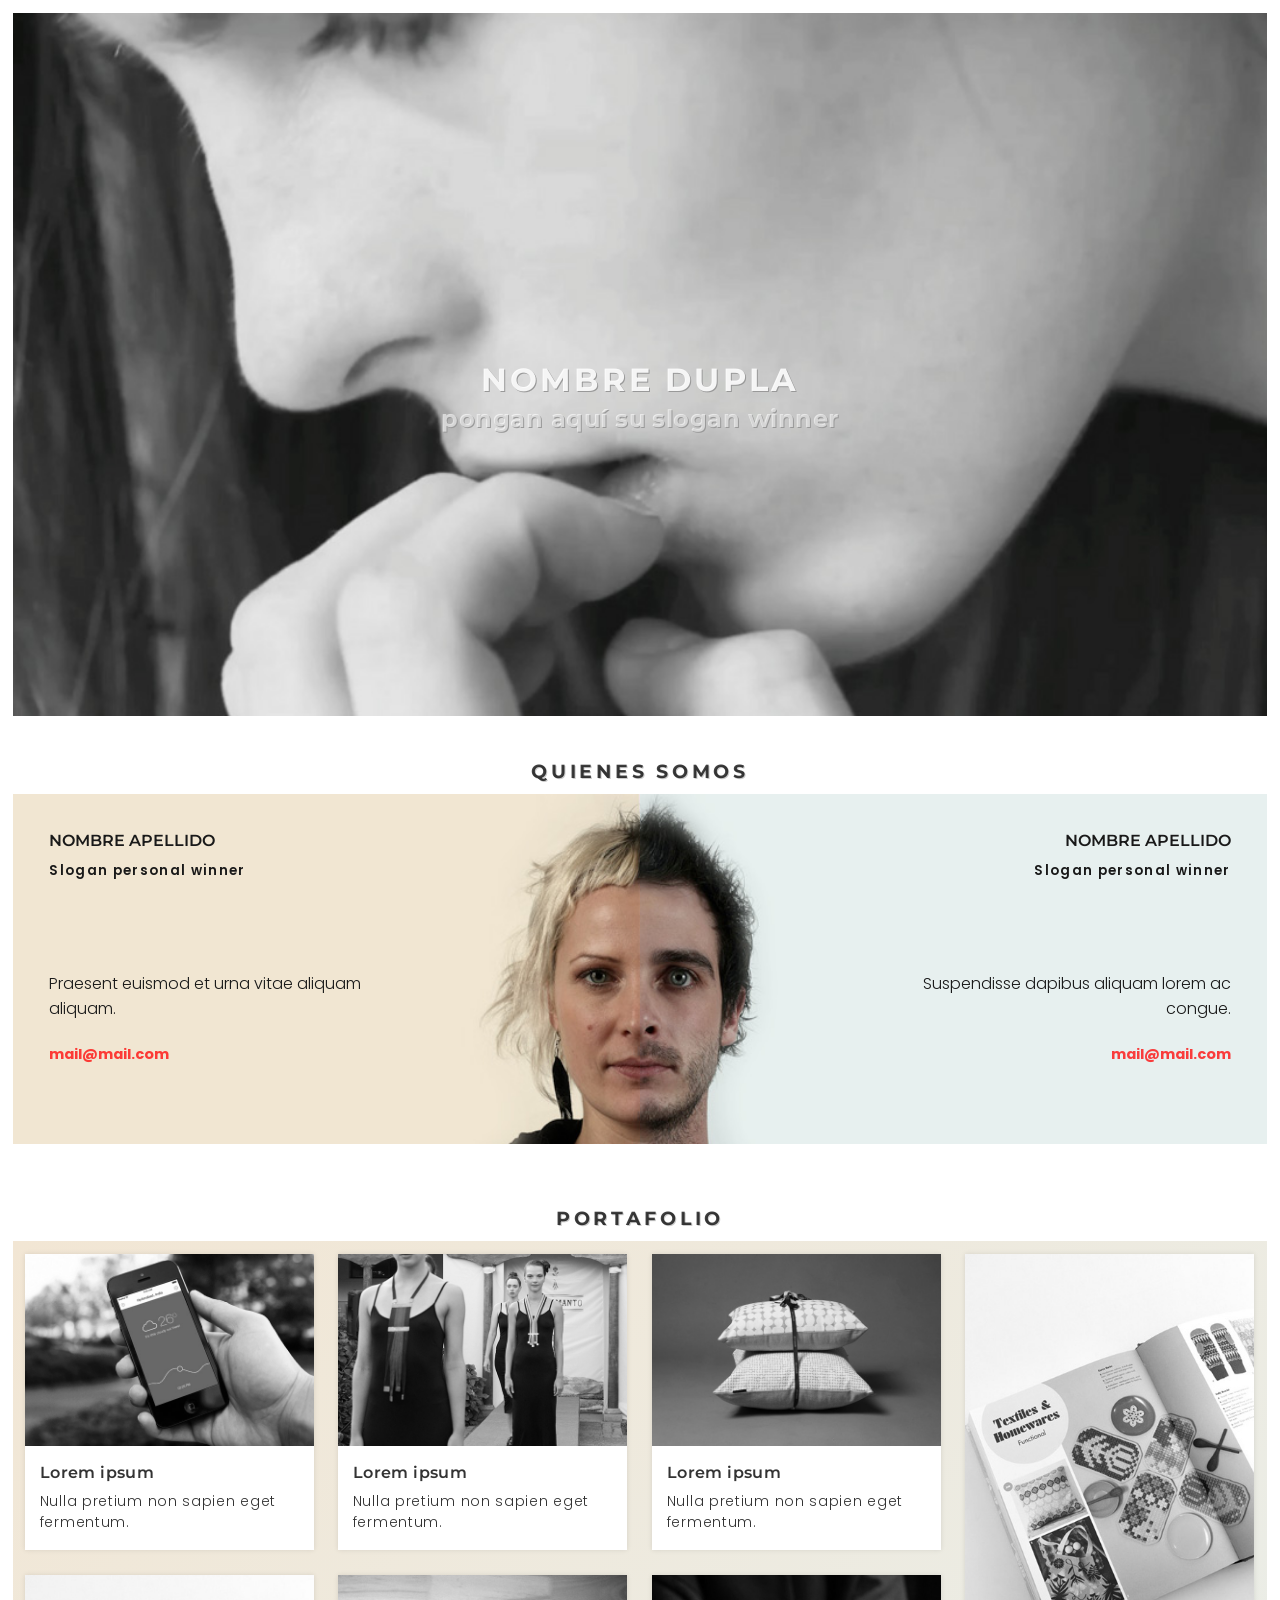
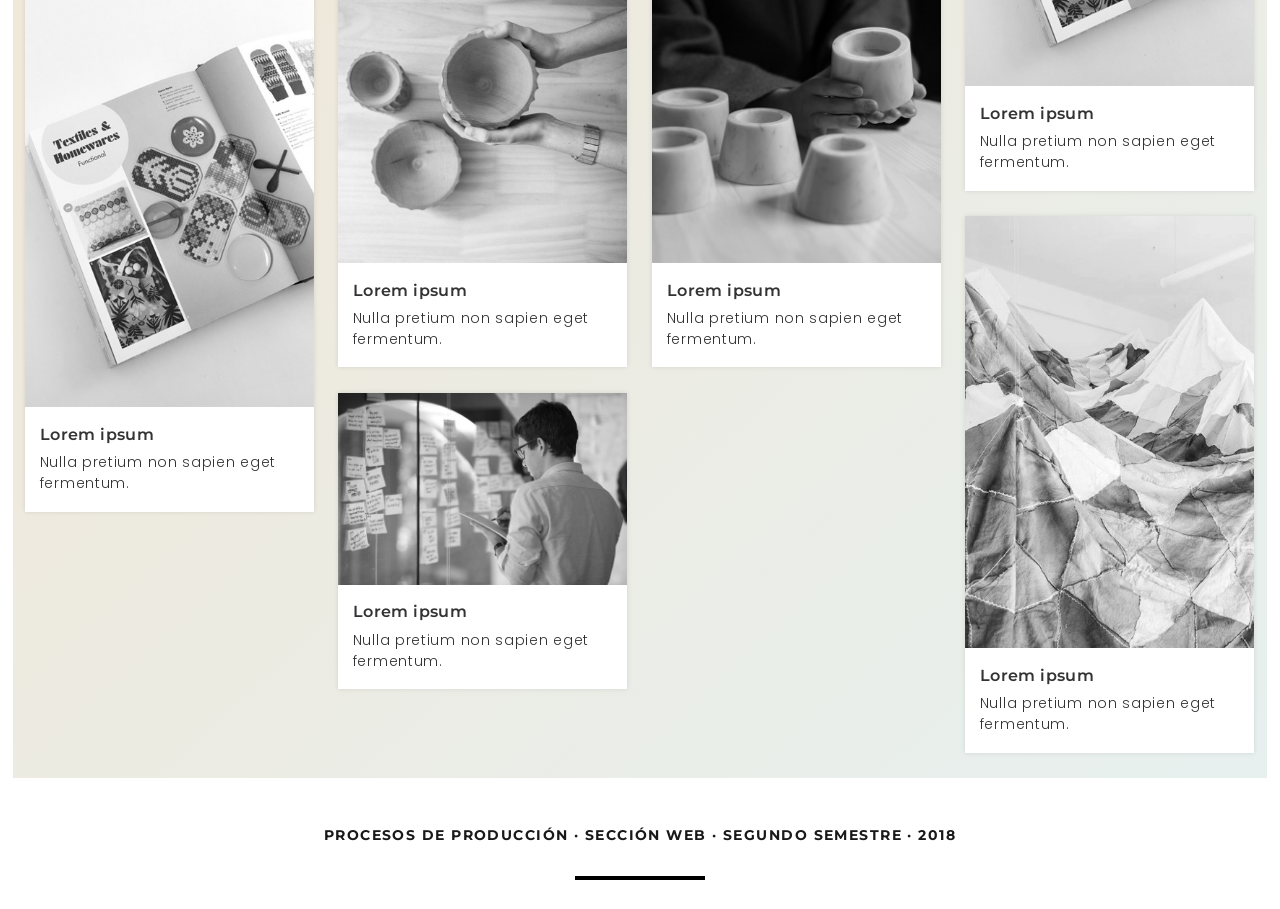
==== index.html @ 68445a22 ":)" ====
<!DOCTYPE HTML>
<html lang="es">
<head>
<meta charset="utf-8">
<meta http-equiv="X-UA-Compatible" content="IE=edge,chrome=1">
<meta name="viewport" content="width=device-width, initial-scale=1, shrink-to-fit=no">
<meta name="title" content="NOMBRE DUPLA">
<title>NOMBRE DUPLA</title>
<!-- Search Engine -->
<meta name="description" content="cambiar">
<meta name="image" content="cambiar por una URL, debes deben la imagen en línea">
<!-- Schema.org for Google -->
<meta itemprop="name" content="cambiar">
<meta itemprop="description" content="cambiar">
<meta itemprop="image" content="cambiar por una URL, deben poner la imagen en línea">
<!-- Twitter -->
<meta name="twitter:card" content="summary">
<meta name="twitter:title" content="cambiar">
<meta name="twitter:description" content="cambiar">
<!-- Open Graph general (Facebook, Pinterest & Google+) -->
<meta name="og:title" content="cambiar">
<meta name="og:description" content="cambiar">
<meta name="og:image" content="cambiar">
<meta name="og:url" content="cambiar">
<meta name="og:site_name" content="cambiar">
<meta name="og:locale" content="es_CL">
<meta name="og:type" content="website">
<!--no confundir con la imagen representativa del sitio-->
<link rel="icon" type="image/png" href="media/favicon.png" />	
<!--ahora vinculamos los estilos-->
<link href="https://fonts.googleapis.com/css?family=Montserrat:700|Poppins:300,600" rel="stylesheet">
<link rel="stylesheet" href="estilo.css" type="text/css">
</head>
<body>
<div id="contenido">
<header>
	<h1>NOMBRE DUPLA</h1>
	<h2>pongan aquí su slogan winner</h2>
</header>
<video autoplay loop preload="auto" poster="media/video.jpg">
	<source src="media/video.webm" type="video/webm">
	<source src="media/video.mp4" type="video/mp4">
	<p>Tu navegador no soporta el elemento, actualízate.</p>
</video>
<h3>QUIENES SOMOS</h3>
<div id="somos">
	<div class="dupla primera">
		<h4>NOMBRE APELLIDO</h4>
		<h5>Slogan personal winner</h5>
		<p>Praesent euismod et urna vitae aliquam aliquam.</p>
		<address><a href="mailto:mail@mail.com">mail@mail.com</a></address>
	</div><!--/dupla primera-->
	<div class="dupla segunda">
		<h4>NOMBRE APELLIDO</h4>
		<h5>Slogan personal winner</h5>
		<p>Suspendisse dapibus aliquam lorem ac congue.</p>
		<address><a href="mailto:mail@mail.com">mail@mail.com</a></address>
	</div><!--/dupla segunda-->
	<hr />
</div><!--/somos-->
<h3>PORTAFOLIO</h3>
<div id="portafolio">
	<div class="item">
		<figure><img src="media/foto-01.jpg"/></figure>
	  	<h4>Lorem ipsum</h4>
	  	<p>Nulla pretium non sapien eget fermentum.</p>
	</div><!--/item-->
	<div class="item">
		<figure><img src="media/foto-02.jpg"/></figure>
	  	<h4>Lorem ipsum</h4>
	  	<p>Nulla pretium non sapien eget fermentum.</p>
	</div><!--/item-->
	<div class="item">
		<figure><img src="media/foto-03.jpg"/></figure>
	  	<h4>Lorem ipsum</h4>
	  	<p>Nulla pretium non sapien eget fermentum.</p>
	</div><!--/item-->
	<div class="item">
		<figure><img src="media/foto-04.jpg"/></figure>
	  	<h4>Lorem ipsum</h4>
	  	<p>Nulla pretium non sapien eget fermentum.</p>
	</div><!--/item-->
	<div class="item">
		<figure><img src="media/foto-04.jpg"/></figure>
	  	<h4>Lorem ipsum</h4>
	  	<p>Nulla pretium non sapien eget fermentum.</p>
	</div><!--/item-->
	<div class="item">
		<figure><img src="media/foto-05.jpg"/></figure>
	  	<h4>Lorem ipsum</h4>
	  	<p>Nulla pretium non sapien eget fermentum.</p>
	</div><!--/item-->
	<div class="item">
		<figure><img src="media/foto-06.jpg"/></figure>
	  	<h4>Lorem ipsum</h4>
	  	<p>Nulla pretium non sapien eget fermentum.</p>
	</div><!--/item-->
	<div class="item">
		<figure><img src="media/foto-07.jpg"/></figure>
	  	<h4>Lorem ipsum</h4>
	  	<p>Nulla pretium non sapien eget fermentum.</p>
	</div><!--/item-->
	<div class="item">
		<figure><img src="media/foto-08.jpg"/></figure>
	  	<h4>Lorem ipsum</h4>
	  	<p>Nulla pretium non sapien eget fermentum.</p>
	</div><!--/item-->
</div><!--/portafolio-->

<footer>
	<p>Procesos de Producción · sección web · segundo semestre · 2018</p>
	<hr />
</footer>

</div><!--/contenido-->
<script src="masonry.pkgd.min.js"></script>
<script>
window.onload = function() {
var container = document.querySelector('#portafolio');
var msnry = new Masonry( portafolio, {
  itemSelector: '.item'
});
};
</script>
</body>
</html>
---- estilo.css ----
*{
	margin:0;
	padding:0;
}

body{
	background:rgba(255,255,255,1);
	color:rgba(25,25,25,1);
	font-family: 'Poppins', sans-serif;
	font-weight:300;
}

h1, h2, h3, h4{
	font-family: 'Montserrat', sans-serif; 
	font-weight:700; 
}

h1{
	letter-spacing:0.1em;
	color:rgba(255,255,255,0.9);
	text-shadow: 1px 1px 0 #999;	
	text-align:center;
}

h2{
	letter-spacing:0.02em; 
	color:rgba(255,255,255,0.6); 
	padding:0.2em 0; 
	text-shadow: 1px 1px 0 #999;
	text-align:center;		
}

h3{
	letter-spacing:0.2em; 
	color:rgba(0,0,0,.75); 
	padding:2em 0 0.6em 0; 
	text-shadow: 1px 1px 0 #ccc;
	text-align:center;	
}

h4, h5, h6{
	font-weight:left;
	font-weight:600; 	
}

#contenido{width:98%; margin:1% auto;}

header{
	width:98%;
	top:40%;
	position: absolute;
	text-align:center;
	z-index:9;
	color:white;
}

@media screen and (max-width: 980px){
	header{top:20%;}
}

@media screen and (max-width: 760px){
	header{top:10%;}
}

video{
	width:100%;
	height:auto;
	}

#somos{
	width:100%;
	background:rgb(250,250,250);
	margin-bottom:2%;
	}

.dupla{
	width:46%;
	padding:2%;
	float:left;
	background-color:red;
	}

.dupla a{
	color:rgba(255,0,0,0.75);
	text-decoration:none;
	font-weight:700;
}

.dupla a:hover{
	color:rgba(255,0,0,1);
	text-decoration:underline;
}

.primera{
	min-height:300px;
	text-align:left;
	background-color:rgba(241,230,210,1);
	background-image:url('media/dupla-01.jpg');
	background-position:top right;
	background-repeat:no-repeat;
	background-size:auto 100%;
}
.primera h4{padding: 2% 40% 1% 2%;}

.primera h5{padding: 1% 40% 2% 2%; margin-bottom:5em; letter-spacing:0.1em;}

.primera p{padding: 2% 40% 2% 2%;}

.primera address{padding: 2% 40% 2% 2%; font-size:0.9em; font-style:normal;}

.segunda{
	min-height:300px;
	text-align:right;
	background-color:rgba(231,240,239,1);
	background-image:url('media/dupla-02.jpg');
	background-position:top left;
	background-repeat:no-repeat;
	background-size:auto 100%;
}

.segunda h4{padding: 2% 2% 1% 40%;}

.segunda h5{padding: 1% 2% 2% 40%; margin-bottom:5em; letter-spacing:0.1em;}

.segunda p{padding: 2% 2% 2% 40%;}

.segunda address{padding: 2% 2% 2% 40%; font-size:0.9em; font-style:normal;}

#somos hr{
	clear:both;
	border:none;
	}

#portafolio{
	width:100%;
	padding-bottom:1%;
	background:linear-gradient(to bottom right, #F2E6D4, #E7F0EF);
}

.item {
	width:23%;
	margin:1%;
	color:#333;
	background:white;
	box-shadow:0 0 5px rgba(0,0,0,.1);
}

.item:hover{
	cursor:crosshair;
}

.item figure{
	overflow:hidden;
}

.item figure img{
	width:100%; 
	height:auto; 
	margin-bottom:-4px;
	filter: grayscale(1);
}

.item:hover figure img{
	transform:scale(1.25);
	filter: grayscale(0);	
	transition:all ease-out 0.5s;
}

.item h4{
	font-size:1em;
	letter-spacing:0.025em;
	margin:5% 5% 3% 5%;
}

.item p{
	font-size:0.875em;
	letter-spacing:0.05em;
	margin:2% 5% 6% 5%;
}

footer{
	width:100%;
	padding:3em 0 1em 0;
	text-align:center;
	font-family: 'Montserrat', sans-serif; 
	font-weight:700; 	
}

footer p{
	text-transform:uppercase;
	letter-spacing:0.1em;
	font-size:0.9em;
	}

footer hr{
	border:2px solid #000;
	width:10%;
	margin:2em auto 0 auto;
	}

@media screen and (orientation: portrait){

	.dupla{
		width:96%;
		padding:2%;
		float:left;
	}
	.item{
		width:48%;
		margin:1%;
		background:#F0E5D3;
		color:#333;
	}

	footer hr{
	width:20%;
	}
}
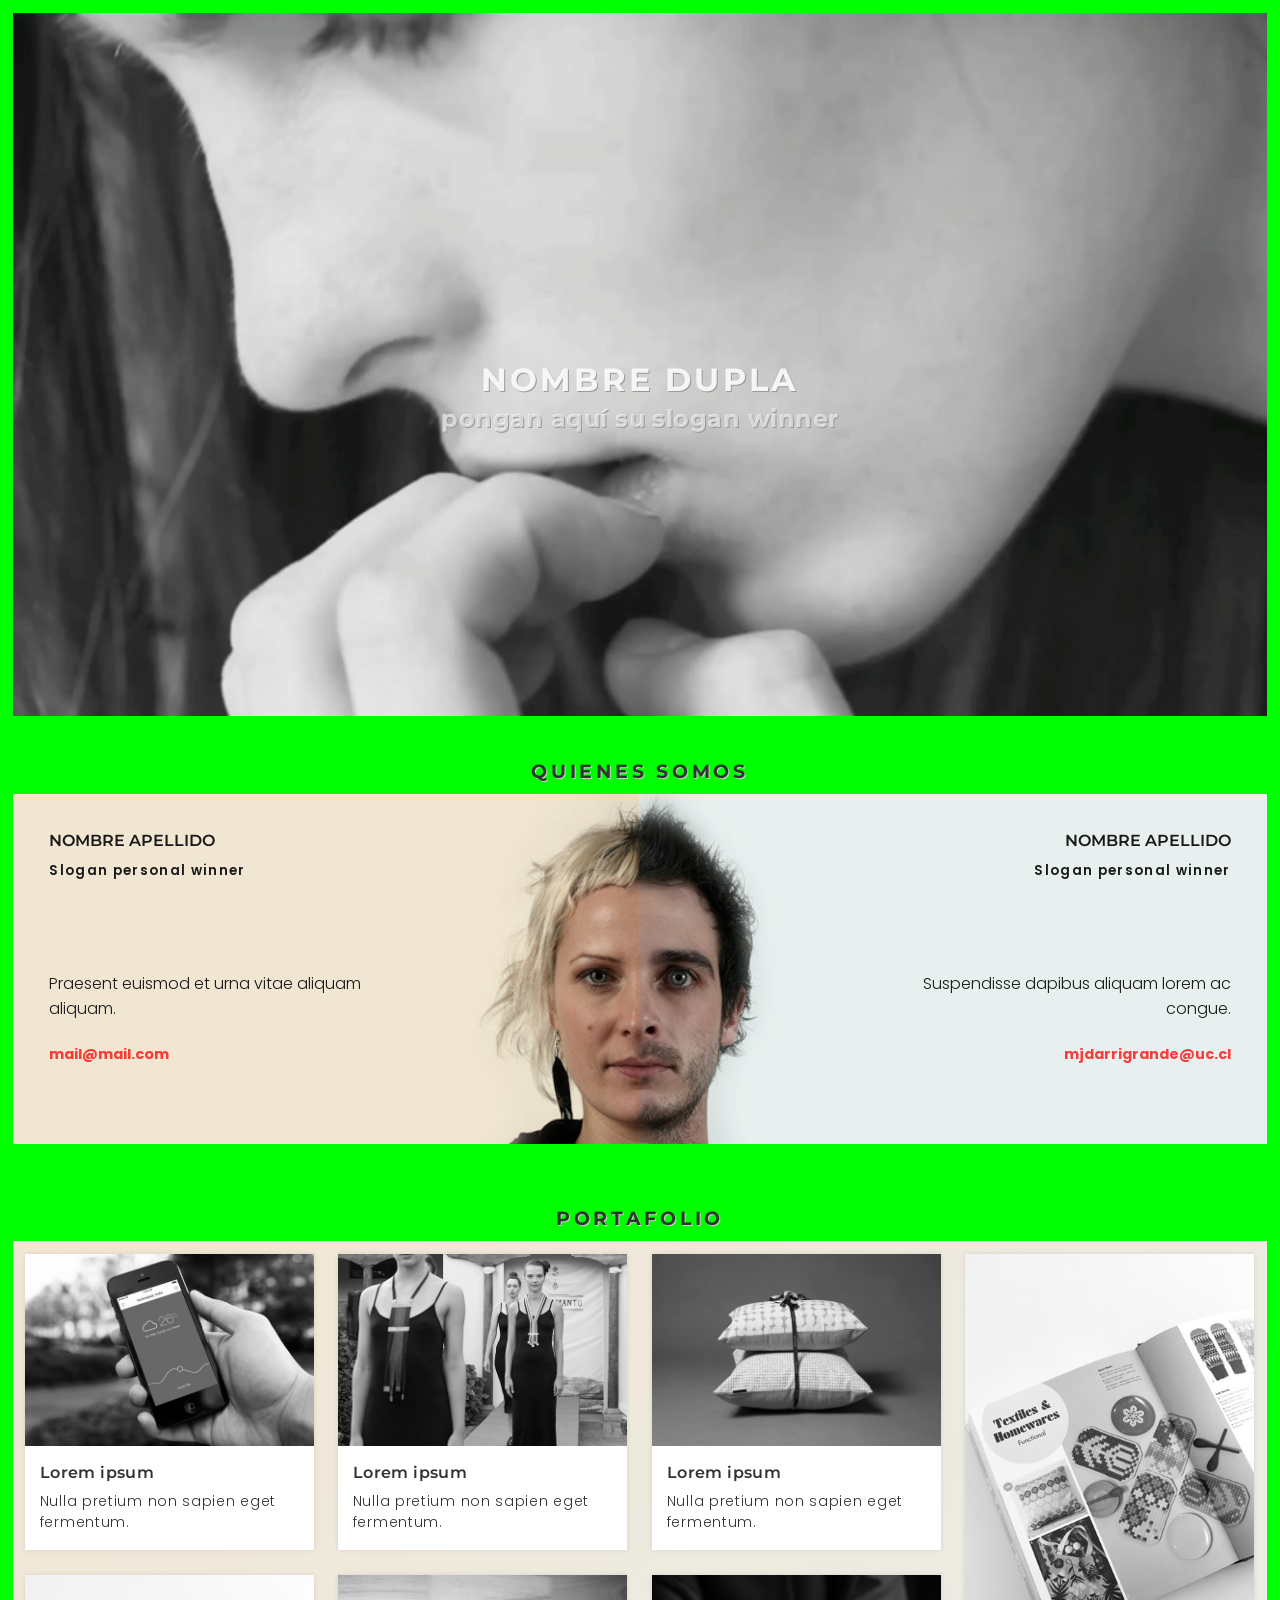
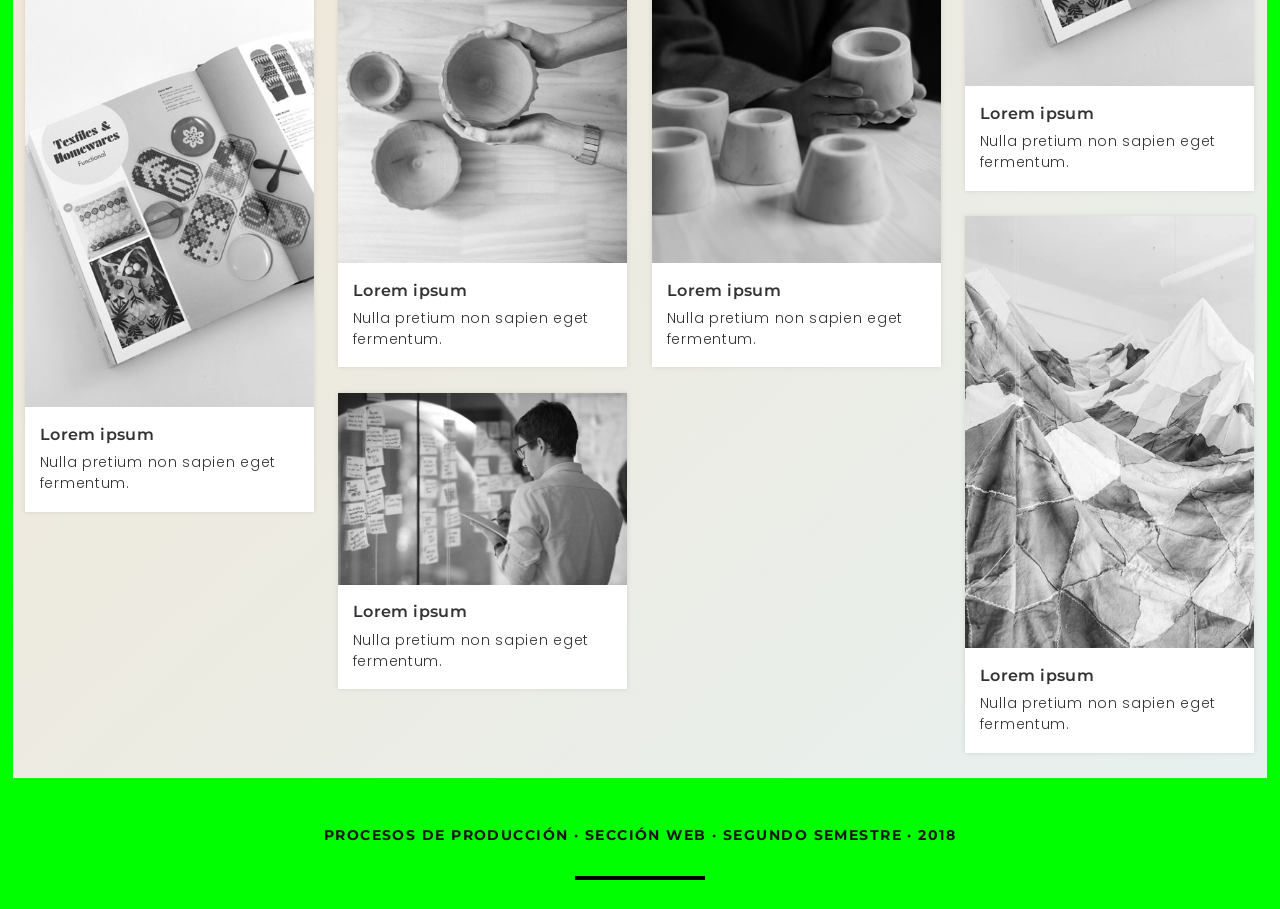
==== commit 34a1687d: ";)" ====
--- a/index.html
+++ b/index.html
@@ -4,8 +4,8 @@
 <meta charset="utf-8">
 <meta http-equiv="X-UA-Compatible" content="IE=edge,chrome=1">
 <meta name="viewport" content="width=device-width, initial-scale=1, shrink-to-fit=no">
-<meta name="title" content="NOMBRE DUPLA">
-<title>NOMBRE DUPLA</title>
+<meta name="title" content="LOCAS POR EL COLOR">
+<title>LOCAS POR EL COLOR</title>
 <!-- Search Engine -->
 <meta name="description" content="cambiar">
 <meta name="image" content="cambiar por una URL, debes deben la imagen en línea">
@@ -26,7 +26,7 @@
 <meta name="og:locale" content="es_CL">
 <meta name="og:type" content="website">
 <!--no confundir con la imagen representativa del sitio-->
-<link rel="icon" type="image/png" href="media/favicon.png" />	
+<link rel="icon" type="image/png" href="media/favicon.png" />
 <!--ahora vinculamos los estilos-->
 <link href="https://fonts.googleapis.com/css?family=Montserrat:700|Poppins:300,600" rel="stylesheet">
 <link rel="stylesheet" href="estilo.css" type="text/css">
@@ -54,7 +54,7 @@
 		<h4>NOMBRE APELLIDO</h4>
 		<h5>Slogan personal winner</h5>
 		<p>Suspendisse dapibus aliquam lorem ac congue.</p>
-		<address><a href="mailto:mail@mail.com">mail@mail.com</a></address>
+		<address><a href="mailto:mjdarrigrande@uc.cl">mjdarrigrande@uc.cl</a></address>
 	</div><!--/dupla segunda-->
 	<hr />
 </div><!--/somos-->
--- a/estilo.css
+++ b/estilo.css
@@ -4,43 +4,43 @@
 }
 
 body{
-	background:rgba(255,255,255,1);
+	background:rgba(0,255,0,1);
 	color:rgba(25,25,25,1);
 	font-family: 'Poppins', sans-serif;
 	font-weight:300;
 }
 
 h1, h2, h3, h4{
-	font-family: 'Montserrat', sans-serif; 
-	font-weight:700; 
+	font-family: 'Montserrat', sans-serif;
+	font-weight:700;
 }
 
 h1{
 	letter-spacing:0.1em;
 	color:rgba(255,255,255,0.9);
-	text-shadow: 1px 1px 0 #999;	
+	text-shadow: 1px 1px 0 #999;
 	text-align:center;
 }
 
 h2{
-	letter-spacing:0.02em; 
-	color:rgba(255,255,255,0.6); 
-	padding:0.2em 0; 
+	letter-spacing:0.02em;
+	color:rgba(255,255,255,0.6);
+	padding:0.2em 0;
 	text-shadow: 1px 1px 0 #999;
-	text-align:center;		
+	text-align:center;
 }
 
 h3{
-	letter-spacing:0.2em; 
-	color:rgba(0,0,0,.75); 
-	padding:2em 0 0.6em 0; 
+	letter-spacing:0.2em;
+	color:rgba(0,0,0,.75);
+	padding:2em 0 0.6em 0;
 	text-shadow: 1px 1px 0 #ccc;
-	text-align:center;	
+	text-align:center;
 }
 
 h4, h5, h6{
 	font-weight:left;
-	font-weight:600; 	
+	font-weight:600;
 }
 
 #contenido{width:98%; margin:1% auto;}
@@ -154,15 +154,15 @@
 }
 
 .item figure img{
-	width:100%; 
-	height:auto; 
+	width:100%;
+	height:auto;
 	margin-bottom:-4px;
 	filter: grayscale(1);
 }
 
 .item:hover figure img{
 	transform:scale(1.25);
-	filter: grayscale(0);	
+	filter: grayscale(0);
 	transition:all ease-out 0.5s;
 }
 
@@ -182,8 +182,8 @@
 	width:100%;
 	padding:3em 0 1em 0;
 	text-align:center;
-	font-family: 'Montserrat', sans-serif; 
-	font-weight:700; 	
+	font-family: 'Montserrat', sans-serif;
+	font-weight:700;
 }
 
 footer p{
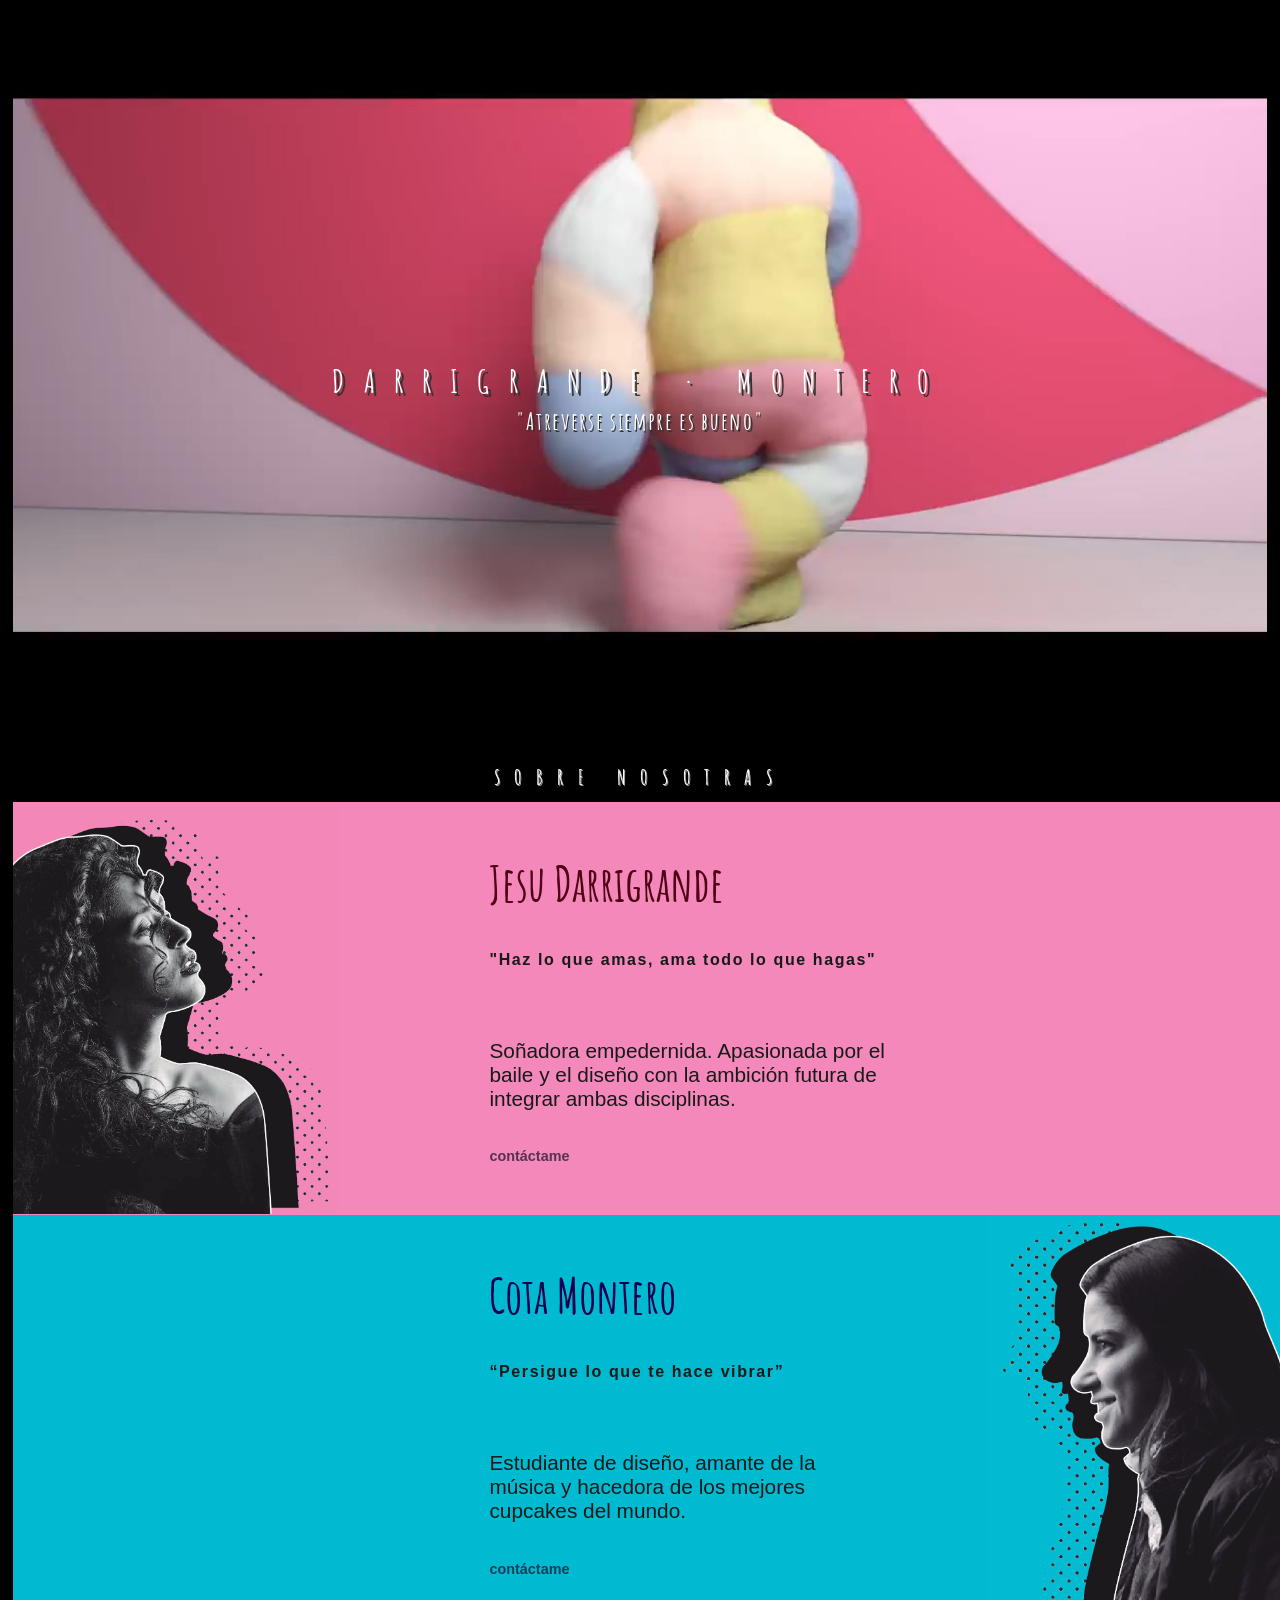
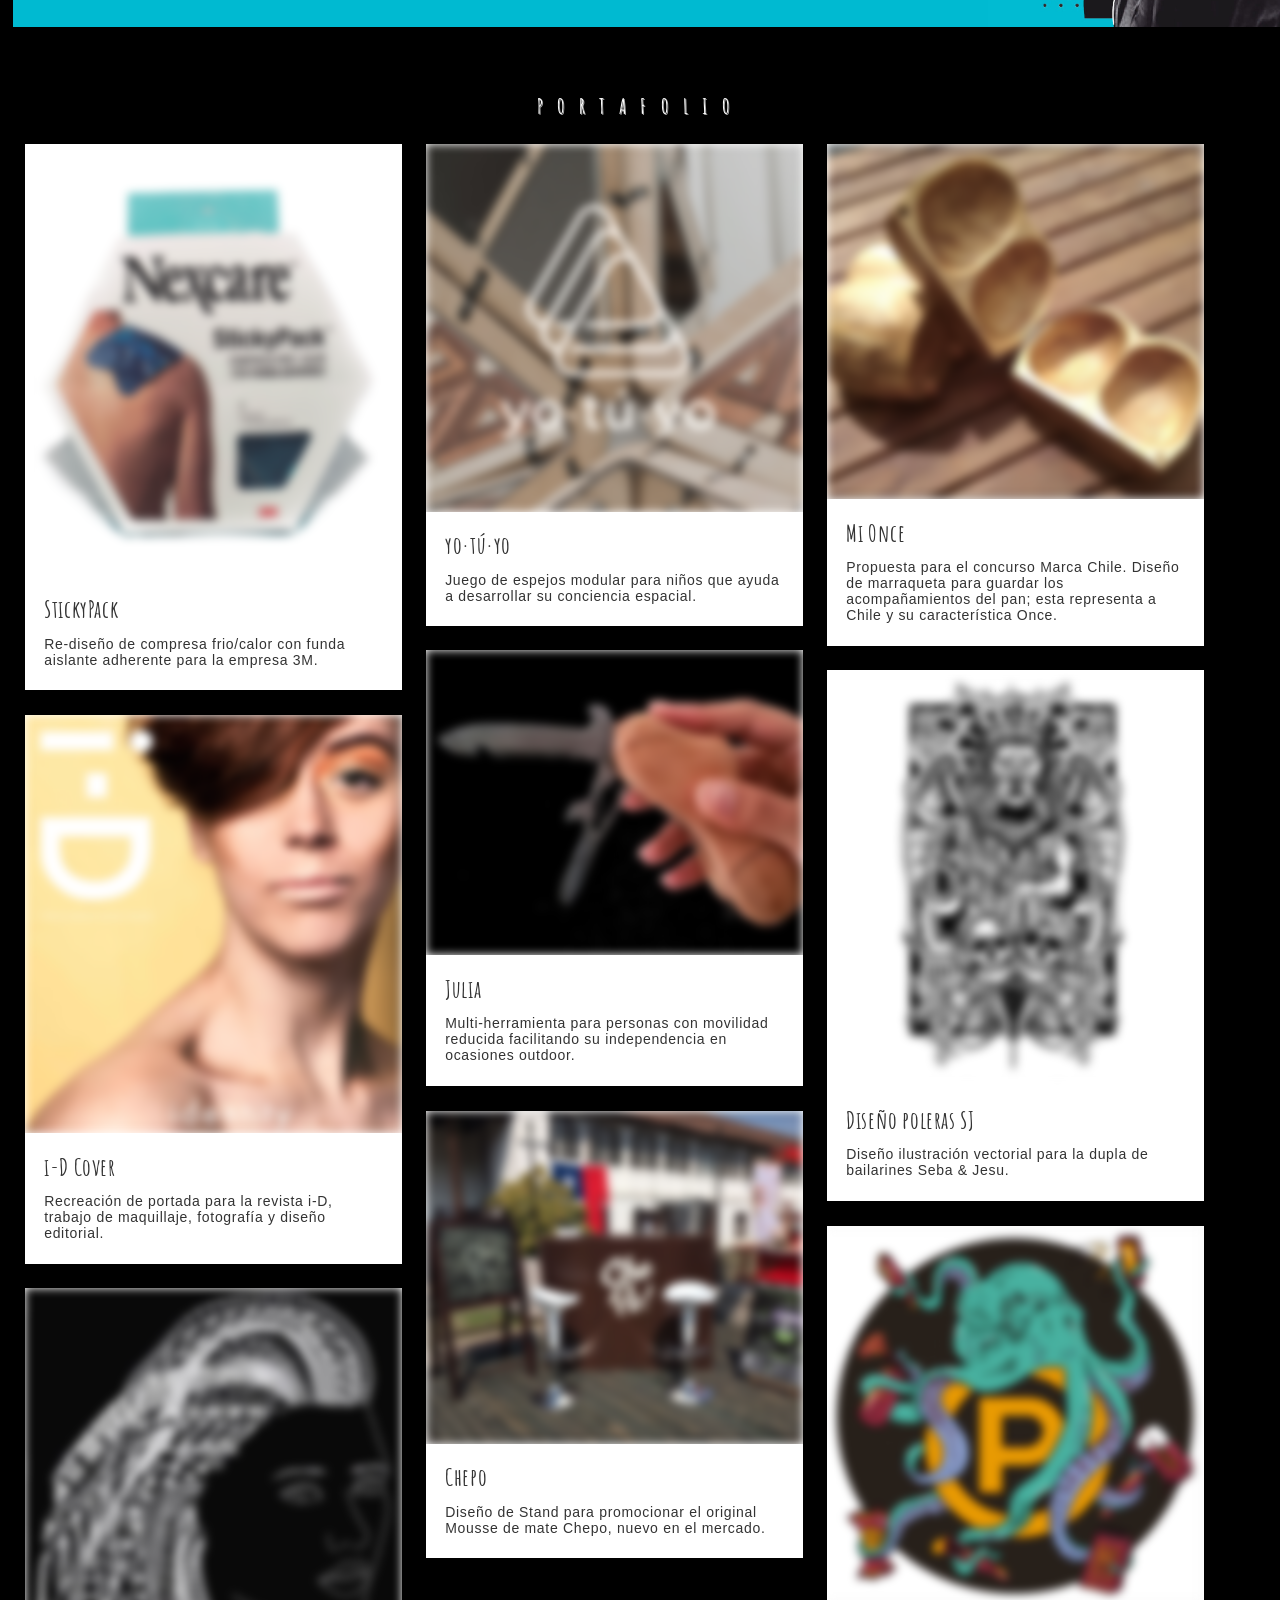
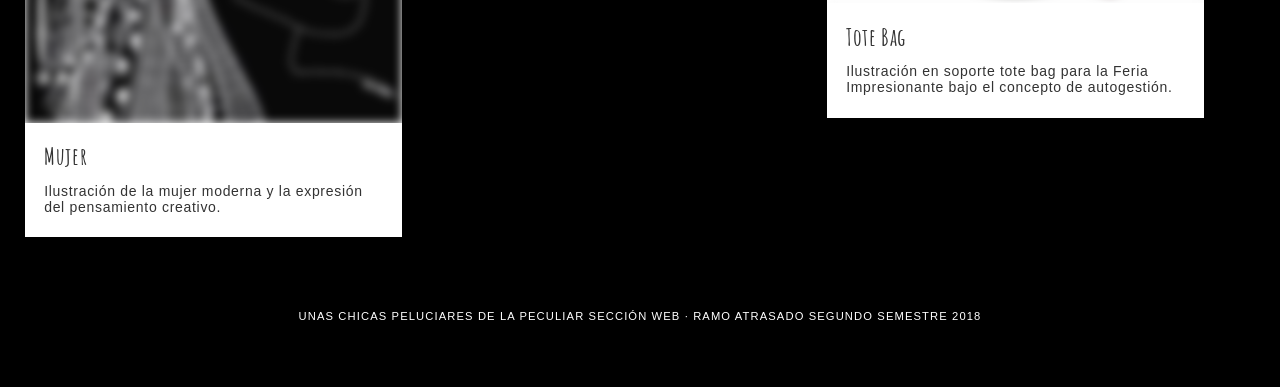
==== commit 44aaf9f2: "final final" ====
--- a/index.html
+++ b/index.html
@@ -4,8 +4,8 @@
 <meta charset="utf-8">
 <meta http-equiv="X-UA-Compatible" content="IE=edge,chrome=1">
 <meta name="viewport" content="width=device-width, initial-scale=1, shrink-to-fit=no">
-<meta name="title" content="LOCAS POR EL COLOR">
-<title>LOCAS POR EL COLOR</title>
+<meta name="title" content="Unas chicas peculiares">
+<title>Unas chicas peculiares</title>
 <!-- Search Engine -->
 <meta name="description" content="cambiar">
 <meta name="image" content="cambiar por una URL, debes deben la imagen en línea">
@@ -26,35 +26,35 @@
 <meta name="og:locale" content="es_CL">
 <meta name="og:type" content="website">
 <!--no confundir con la imagen representativa del sitio-->
-<link rel="icon" type="image/png" href="media/favicon.png" />
+<link rel="icon" type="image/png" href="/Users/jesudarrigrande/Desktop/módulo web/plantilla/media/marshmellow.png" />
 <!--ahora vinculamos los estilos-->
-<link href="https://fonts.googleapis.com/css?family=Montserrat:700|Poppins:300,600" rel="stylesheet">
+<link href="https://fonts.googleapis.com/css?family=Amatic+SC|Roboto+Slab" rel="stylesheet">
 <link rel="stylesheet" href="estilo.css" type="text/css">
 </head>
 <body>
 <div id="contenido">
 <header>
-	<h1>NOMBRE DUPLA</h1>
-	<h2>pongan aquí su slogan winner</h2>
+	<h1>DARRIGRANDE · MONTERO</h1>
+	<h2>"Atreverse siempre es bueno"</h2>
 </header>
 <video autoplay loop preload="auto" poster="media/video.jpg">
-	<source src="media/video.webm" type="video/webm">
-	<source src="media/video.mp4" type="video/mp4">
-	<p>Tu navegador no soporta el elemento, actualízate.</p>
+	<source src="/Users/jesudarrigrande/Desktop/módulo web/plantilla/media/video.webm" type="video/webm">
+	<source src="/Users/jesudarrigrande/Desktop/módulo web/plantilla/media/video.mp4" type="video/mp4">
+	<p>Si no puedes reproducir este video no eres tan cool cómo pensabas, actualízate, bye.</p>
 </video>
-<h3>QUIENES SOMOS</h3>
+<h3>SOBRE NOSOTRAS</h3>
 <div id="somos">
 	<div class="dupla primera">
-		<h4>NOMBRE APELLIDO</h4>
-		<h5>Slogan personal winner</h5>
-		<p>Praesent euismod et urna vitae aliquam aliquam.</p>
-		<address><a href="mailto:mail@mail.com">mail@mail.com</a></address>
+		<h4>Jesu Darrigrande</h4>
+		<h5>"Haz lo que amas, ama todo lo que hagas"</h5>
+		<p>Soñadora empedernida. Apasionada por el baile y el diseño con la ambición futura de integrar ambas disciplinas.</p>
+		<address><a href="mailto:mjdarrigrande@uc.cl">contáctame</a></address>
 	</div><!--/dupla primera-->
 	<div class="dupla segunda">
-		<h4>NOMBRE APELLIDO</h4>
-		<h5>Slogan personal winner</h5>
-		<p>Suspendisse dapibus aliquam lorem ac congue.</p>
-		<address><a href="mailto:mjdarrigrande@uc.cl">mjdarrigrande@uc.cl</a></address>
+		<h4>Cota Montero</h4>
+		<h5>“Persigue lo que te hace vibrar”</h5>
+		<p>Estudiante de diseño, amante de la música y hacedora de los mejores cupcakes del mundo.</p>
+		<address><a href="mailto:cpmontero@uc.cl">contáctame</a></address>
 	</div><!--/dupla segunda-->
 	<hr />
 </div><!--/somos-->
@@ -62,53 +62,54 @@
 <div id="portafolio">
 	<div class="item">
 		<figure><img src="media/foto-01.jpg"/></figure>
-	  	<h4>Lorem ipsum</h4>
-	  	<p>Nulla pretium non sapien eget fermentum.</p>
+	  	<h4>StickyPack</h4>
+	  	<p>Re-diseño de compresa frio/calor con funda aislante adherente para la empresa 3M.</p>
 	</div><!--/item-->
 	<div class="item">
 		<figure><img src="media/foto-02.jpg"/></figure>
-	  	<h4>Lorem ipsum</h4>
-	  	<p>Nulla pretium non sapien eget fermentum.</p>
+	  	<h4>yo·tú·yo</h4>
+	  	<p>Juego de espejos modular para niños que ayuda a desarrollar su conciencia espacial.</p>
 	</div><!--/item-->
 	<div class="item">
 		<figure><img src="media/foto-03.jpg"/></figure>
-	  	<h4>Lorem ipsum</h4>
-	  	<p>Nulla pretium non sapien eget fermentum.</p>
+	  	<h4>Mi Once</h4>
+	  	<p>Propuesta para el concurso Marca Chile. Diseño de marraqueta para guardar los acompañamientos del pan; esta representa a Chile y su característica Once.</p>
 	</div><!--/item-->
 	<div class="item">
 		<figure><img src="media/foto-04.jpg"/></figure>
-	  	<h4>Lorem ipsum</h4>
-	  	<p>Nulla pretium non sapien eget fermentum.</p>
+	  	<h4>Julia</h4>
+	  	<p>Multi-herramienta para personas con movilidad reducida facilitando su independencia en ocasiones outdoor.
+</p>
 	</div><!--/item-->
 	<div class="item">
-		<figure><img src="media/foto-04.jpg"/></figure>
-	  	<h4>Lorem ipsum</h4>
-	  	<p>Nulla pretium non sapien eget fermentum.</p>
+		<figure><img src="media/foto-041.jpg"/></figure>
+	  	<h4>Diseño poleras SJ</h4>
+	  	<p>Diseño ilustración vectorial para la dupla de bailarines Seba & Jesu.</p>
 	</div><!--/item-->
 	<div class="item">
 		<figure><img src="media/foto-05.jpg"/></figure>
-	  	<h4>Lorem ipsum</h4>
-	  	<p>Nulla pretium non sapien eget fermentum.</p>
+	  	<h4>i-D Cover</h4>
+	  	<p>Recreación de portada para la revista i-D, trabajo de maquillaje, fotografía y diseño editorial.</p>
 	</div><!--/item-->
 	<div class="item">
 		<figure><img src="media/foto-06.jpg"/></figure>
-	  	<h4>Lorem ipsum</h4>
-	  	<p>Nulla pretium non sapien eget fermentum.</p>
+	  	<h4>Chepo</h4>
+	  	<p>Diseño de Stand para promocionar el original Mousse de mate Chepo, nuevo en el mercado.</p>
 	</div><!--/item-->
 	<div class="item">
 		<figure><img src="media/foto-07.jpg"/></figure>
-	  	<h4>Lorem ipsum</h4>
-	  	<p>Nulla pretium non sapien eget fermentum.</p>
+	  	<h4>Tote Bag</h4>
+	  	<p>Ilustración en soporte tote bag para la Feria Impresionante bajo el concepto de autogestión.</p>
 	</div><!--/item-->
 	<div class="item">
 		<figure><img src="media/foto-08.jpg"/></figure>
-	  	<h4>Lorem ipsum</h4>
-	  	<p>Nulla pretium non sapien eget fermentum.</p>
+	  	<h4>Mujer</h4>
+	  	<p>Ilustración de la mujer moderna y la expresión del pensamiento creativo.</p>
 	</div><!--/item-->
 </div><!--/portafolio-->
 
 <footer>
-	<p>Procesos de Producción · sección web · segundo semestre · 2018</p>
+	<p>Unas chicas peluciares de la peculiar sección Web · ramo atrasado segundo semestre 2018</p>
 	<hr />
 </footer>
 
--- a/estilo.css
+++ b/estilo.css
@@ -4,37 +4,37 @@
 }
 
 body{
-	background:rgba(0,255,0,1);
+	background:rgba(0,0,0,1);
 	color:rgba(25,25,25,1);
 	font-family: 'Poppins', sans-serif;
 	font-weight:300;
 }
 
 h1, h2, h3, h4{
-	font-family: 'Montserrat', sans-serif;
+	font-family: 'Amatic SC', cursive;
 	font-weight:700;
 }
 
 h1{
-	letter-spacing:0.1em;
-	color:rgba(255,255,255,0.9);
-	text-shadow: 1px 1px 0 #999;
+	letter-spacing:0.6em;
+	color:rgba(255,255,255,4);
+	text-shadow: 3px 3px 0 #333;
 	text-align:center;
 }
 
 h2{
-	letter-spacing:0.02em;
-	color:rgba(255,255,255,0.6);
+	letter-spacing:0.07em;
+	color:rgba(255,255,255,3);
 	padding:0.2em 0;
-	text-shadow: 1px 1px 0 #999;
+	text-shadow: 1.5px 1.5px 0 #333;
 	text-align:center;
 }
 
 h3{
-	letter-spacing:0.2em;
-	color:rgba(0,0,0,.75);
+	letter-spacing:0.7em;font-size:1.3em;
+	color:rgba(255,255,255,1.5);
 	padding:2em 0 0.6em 0;
-	text-shadow: 1px 1px 0 #ccc;
+	text-shadow: 1px 1px 0 #cccc;
 	text-align:center;
 }
 
@@ -74,57 +74,57 @@
 	}
 
 .dupla{
-	width:46%;
+	width:100%;
 	padding:2%;
 	float:left;
 	background-color:red;
 	}
 
 .dupla a{
-	color:rgba(255,0,0,0.75);
-	text-decoration:none;
+	color:rgba(30,22,45,0.75);
+	text-decoration: none;
 	font-weight:700;
 }
 
 .dupla a:hover{
-	color:rgba(255,0,0,1);
-	text-decoration:underline;
+	color:rgba(255,255,0,5);
+	text-decoration: line-through;
 }
 
 .primera{
-	min-height:300px;
+	min-height:350px;
 	text-align:left;
-	background-color:rgba(241,230,210,1);
+	background-color:rgba(245,136,187,1);
 	background-image:url('media/dupla-01.jpg');
+	background-position:top left;
+	background-repeat:no-repeat;
+	background-size:auto 100%;
+}
+.primera h4{padding: 2% 10% 2% 36%;text-align: left;font-size:3em; font-style:normal;color:rgba(80,0,20,1)}
+
+.primera h5{padding: 1% 2% 1% 36%; margin-bottom:2em; font-size:1em;letter-spacing:0.1em;}
+
+.primera p{padding: 2% 32% 1% 36%;font-size:1.3em; font-style:normal;}
+
+.primera address{padding: 2% 2% 2% 36%; font-size:0.9em; font-style:normal;}
+
+.segunda{
+	min-height:350px;
+	text-align:left;
+	background-color:rgba(0,186,209,1);
+	background-image:url('media/dupla-02.jpg');
 	background-position:top right;
 	background-repeat:no-repeat;
 	background-size:auto 100%;
 }
-.primera h4{padding: 2% 40% 1% 2%;}
-
-.primera h5{padding: 1% 40% 2% 2%; margin-bottom:5em; letter-spacing:0.1em;}
-
-.primera p{padding: 2% 40% 2% 2%;}
-
-.primera address{padding: 2% 40% 2% 2%; font-size:0.9em; font-style:normal;}
-
-.segunda{
-	min-height:300px;
-	text-align:right;
-	background-color:rgba(231,240,239,1);
-	background-image:url('media/dupla-02.jpg');
-	background-position:top left;
-	background-repeat:no-repeat;
-	background-size:auto 100%;
-}
-
-.segunda h4{padding: 2% 2% 1% 40%;}
-
-.segunda h5{padding: 1% 2% 2% 40%; margin-bottom:5em; letter-spacing:0.1em;}
-
-.segunda p{padding: 2% 2% 2% 40%;}
-
-.segunda address{padding: 2% 2% 2% 40%; font-size:0.9em; font-style:normal;}
+
+.segunda h4{padding: 2% 10% 2% 36%; text-align: left;;; font-size:3em; font-style:normal;color:rgba(20,0,80,1)}
+
+.segunda h5{padding: 1% 2% 1% 36%; margin-bottom:2em;font-size:1em; letter-spacing:0.1em;}
+
+.segunda p{padding: 2% 35% 1% 36%;font-size:1.3em; font-style:normal;}
+
+.segunda address{padding: 2% 2% 2% 36%; font-size:0.9em; font-style:normal;}
 
 #somos hr{
 	clear:both;
@@ -134,19 +134,19 @@
 #portafolio{
 	width:100%;
 	padding-bottom:1%;
-	background:linear-gradient(to bottom right, #F2E6D4, #E7F0EF);
+	background-image:url('/Users/jesudarrigrande/Desktop/módulo web/plantilla/media/fondo.jpg'); 
 }
 
 .item {
-	width:23%;
+	width:30%;
 	margin:1%;
 	color:#333;
 	background:white;
-	box-shadow:0 0 5px rgba(0,0,0,.1);
+	box-shadow:0 0 5px rgba(0,0,0,1);
 }
 
 .item:hover{
-	cursor:crosshair;
+	cursor: pointer;
 }
 
 .item figure{
@@ -157,17 +157,17 @@
 	width:100%;
 	height:auto;
 	margin-bottom:-4px;
-	filter: grayscale(1);
+	filter: blur(5px);
 }
 
 .item:hover figure img{
-	transform:scale(1.25);
+	transform:scale(1.5);
 	filter: grayscale(0);
-	transition:all ease-out 0.5s;
+	transition:all ease-out 0.9s;
 }
 
 .item h4{
-	font-size:1em;
+	font-size:1.5em;
 	letter-spacing:0.025em;
 	margin:5% 5% 3% 5%;
 }
@@ -183,13 +183,13 @@
 	padding:3em 0 1em 0;
 	text-align:center;
 	font-family: 'Montserrat', sans-serif;
-	font-weight:700;
+	font-weight:100;
 }
 
 footer p{
-	text-transform:uppercase;
+	text-transform: uppercase;
 	letter-spacing:0.1em;
-	font-size:0.9em;
+	font-size:0.7em; color: rgba(255,255,255,1)
 	}
 
 footer hr{
@@ -213,6 +213,6 @@
 	}
 
 	footer hr{
-	width:20%;
-	}
-}
+	width:50%;
+	}
+}
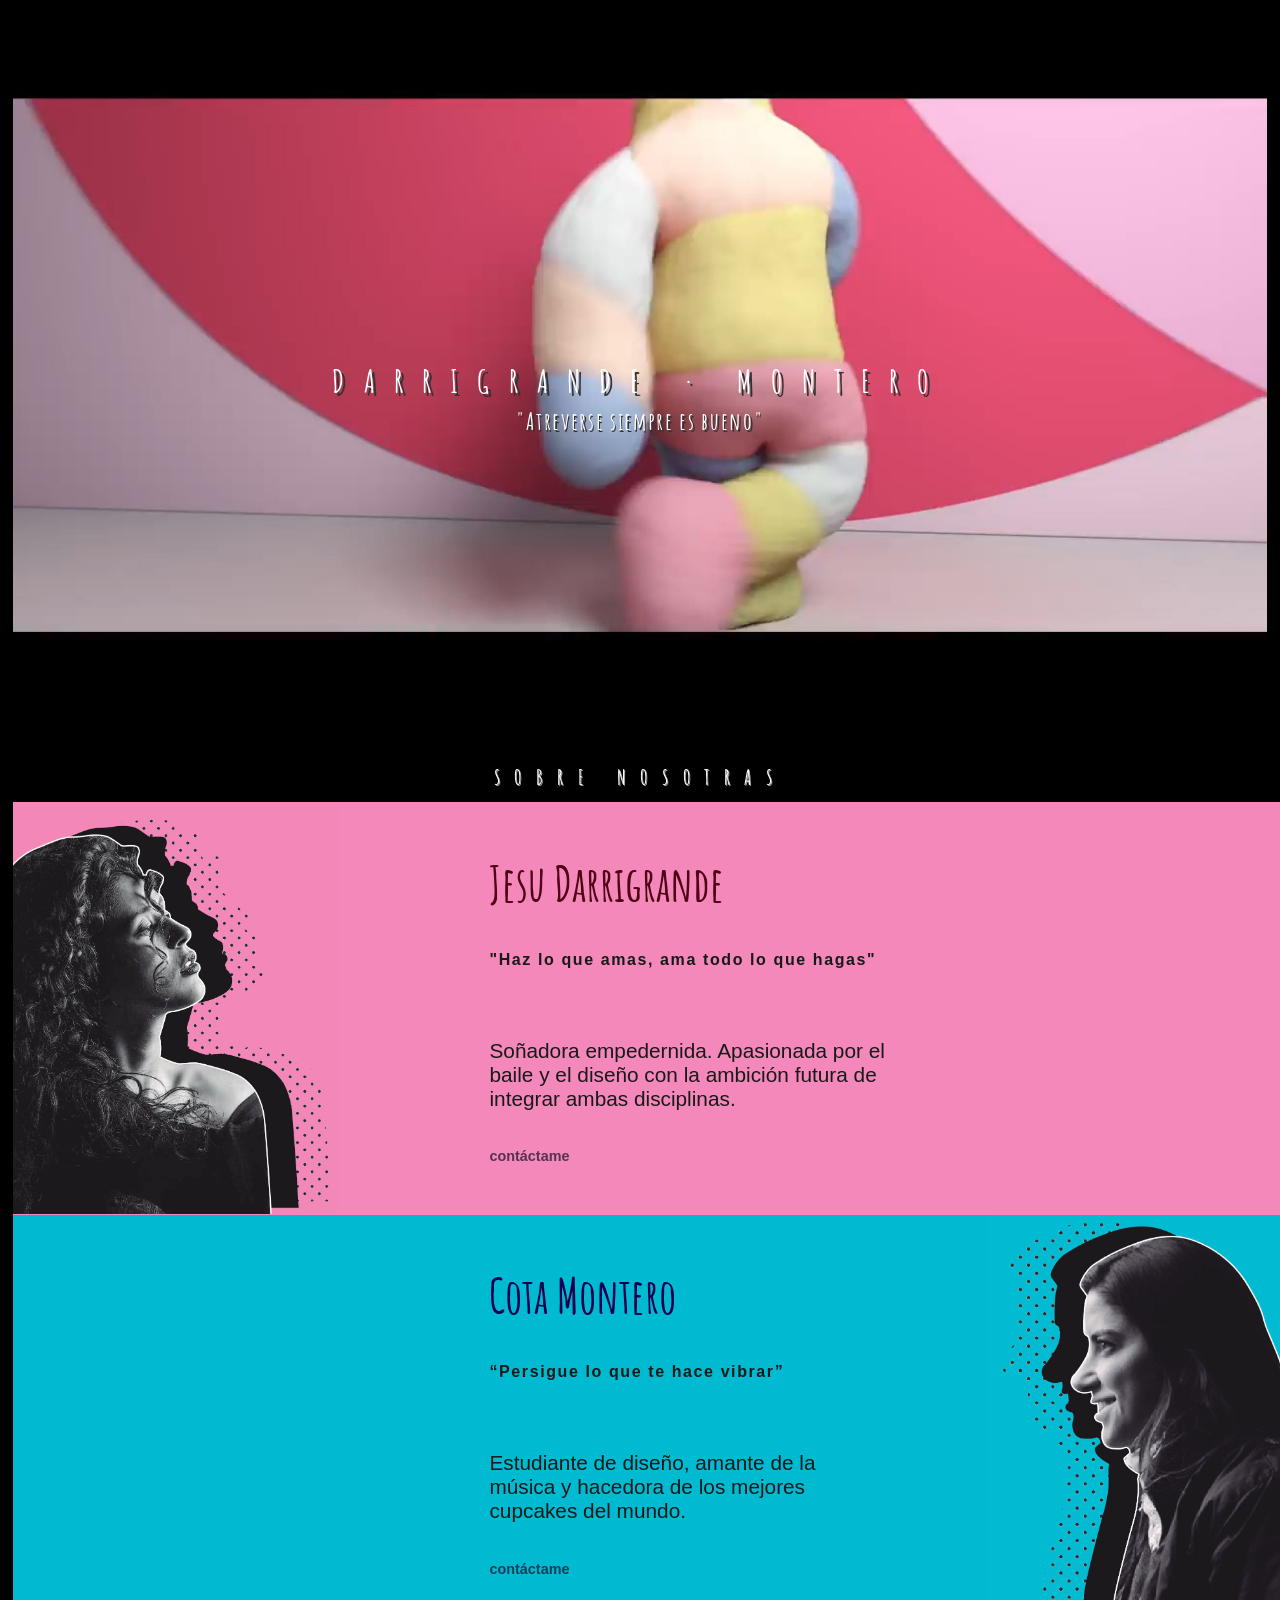
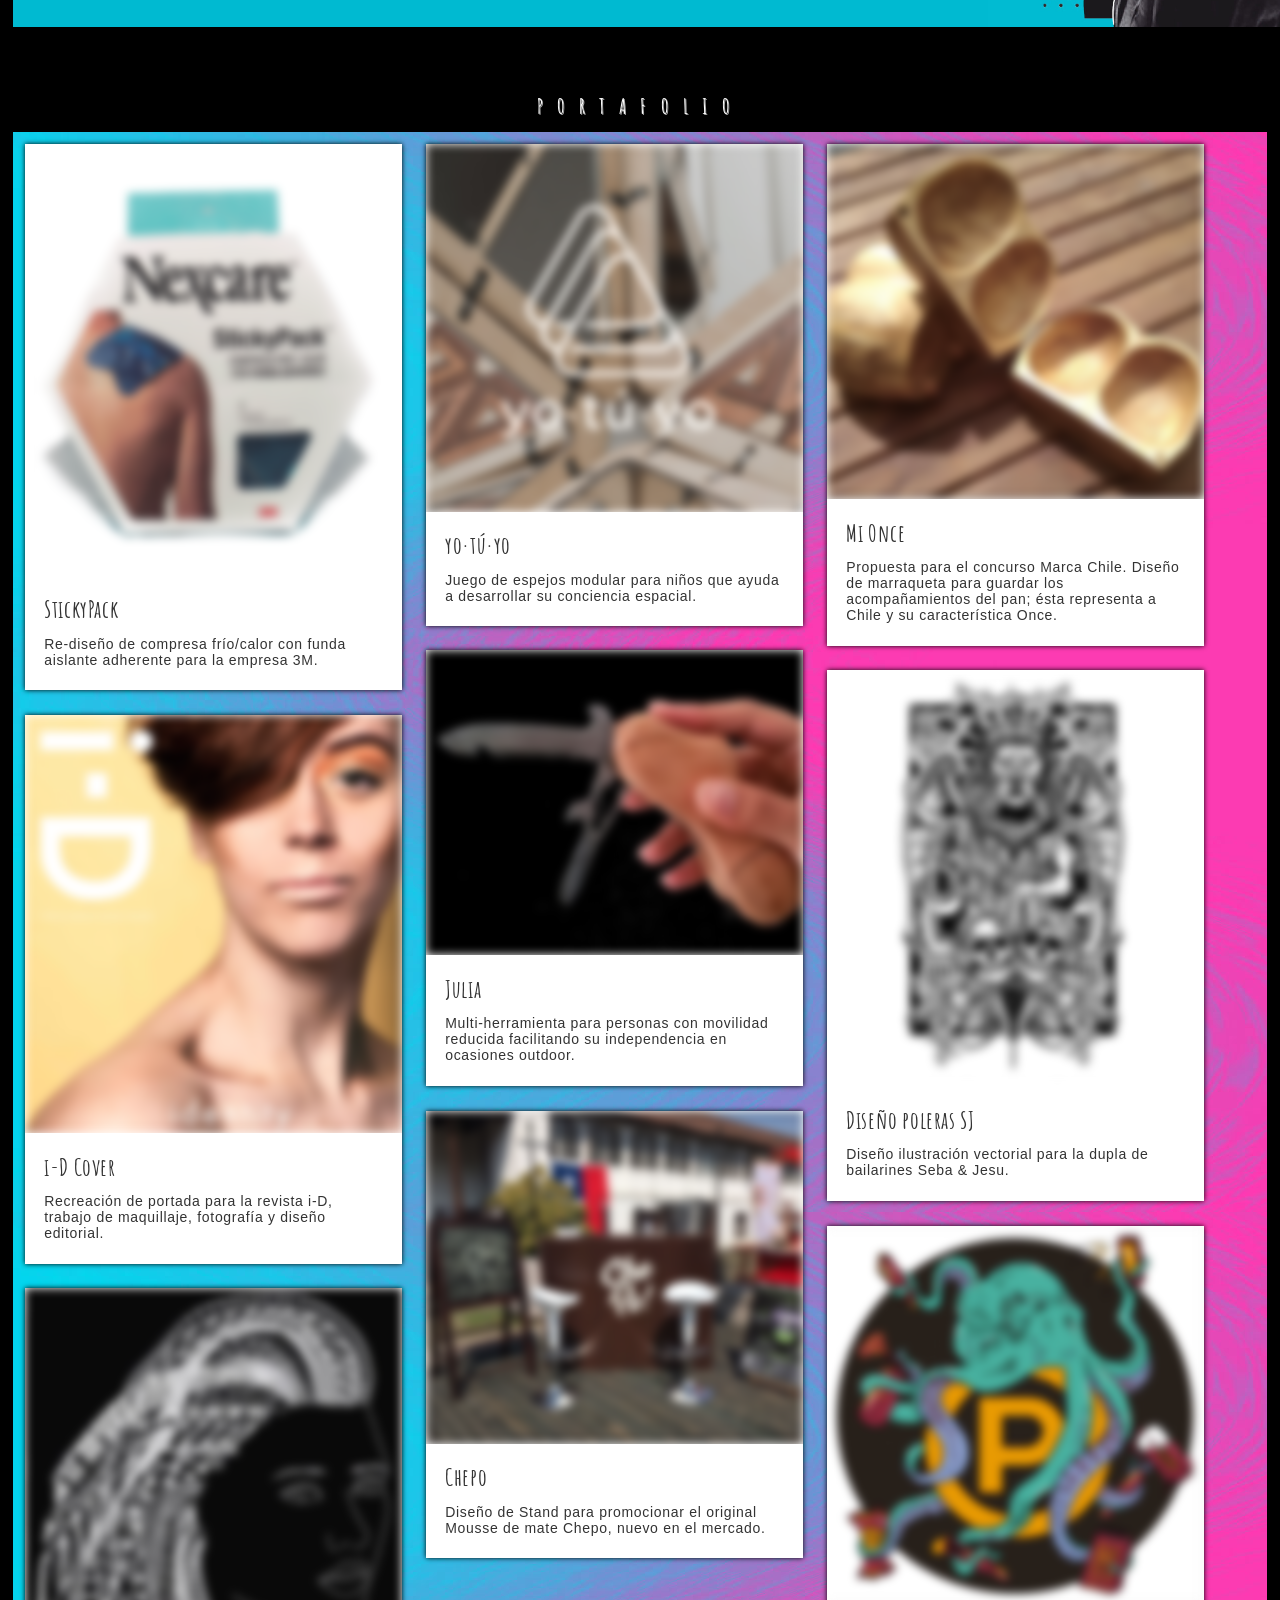
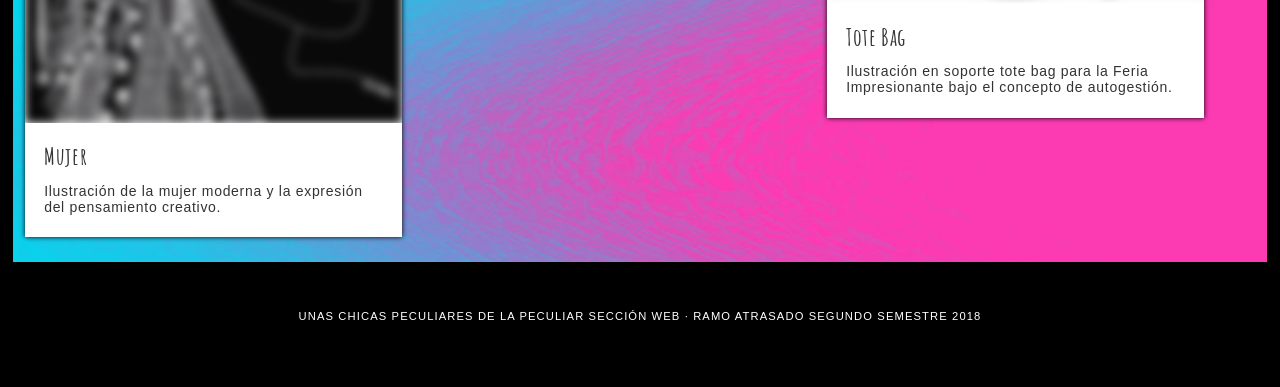
==== commit cc639a44: "Update index.html" ====
--- a/index.html
+++ b/index.html
@@ -26,7 +26,7 @@
 <meta name="og:locale" content="es_CL">
 <meta name="og:type" content="website">
 <!--no confundir con la imagen representativa del sitio-->
-<link rel="icon" type="image/png" href="/Users/jesudarrigrande/Desktop/módulo web/plantilla/media/marshmellow.png" />
+<link rel="icon" type="image/png" href="media/marshmellow.png" />
 <!--ahora vinculamos los estilos-->
 <link href="https://fonts.googleapis.com/css?family=Amatic+SC|Roboto+Slab" rel="stylesheet">
 <link rel="stylesheet" href="estilo.css" type="text/css">
@@ -38,9 +38,9 @@
 	<h2>"Atreverse siempre es bueno"</h2>
 </header>
 <video autoplay loop preload="auto" poster="media/video.jpg">
-	<source src="/Users/jesudarrigrande/Desktop/módulo web/plantilla/media/video.webm" type="video/webm">
-	<source src="/Users/jesudarrigrande/Desktop/módulo web/plantilla/media/video.mp4" type="video/mp4">
-	<p>Si no puedes reproducir este video no eres tan cool cómo pensabas, actualízate, bye.</p>
+	<source src="media/video.webm" type="video/webm">
+	<source src="media/video.mp4" type="video/mp4">
+	<p>Si no puedes reproducir este video no eres tan cool como pensabas, actualízate, bye.</p>
 </video>
 <h3>SOBRE NOSOTRAS</h3>
 <div id="somos">
@@ -63,7 +63,7 @@
 	<div class="item">
 		<figure><img src="media/foto-01.jpg"/></figure>
 	  	<h4>StickyPack</h4>
-	  	<p>Re-diseño de compresa frio/calor con funda aislante adherente para la empresa 3M.</p>
+	  	<p>Re-diseño de compresa frío/calor con funda aislante adherente para la empresa 3M.</p>
 	</div><!--/item-->
 	<div class="item">
 		<figure><img src="media/foto-02.jpg"/></figure>
@@ -73,7 +73,7 @@
 	<div class="item">
 		<figure><img src="media/foto-03.jpg"/></figure>
 	  	<h4>Mi Once</h4>
-	  	<p>Propuesta para el concurso Marca Chile. Diseño de marraqueta para guardar los acompañamientos del pan; esta representa a Chile y su característica Once.</p>
+	  	<p>Propuesta para el concurso Marca Chile. Diseño de marraqueta para guardar los acompañamientos del pan; ésta representa a Chile y su característica Once.</p>
 	</div><!--/item-->
 	<div class="item">
 		<figure><img src="media/foto-04.jpg"/></figure>
@@ -109,7 +109,7 @@
 </div><!--/portafolio-->
 
 <footer>
-	<p>Unas chicas peluciares de la peculiar sección Web · ramo atrasado segundo semestre 2018</p>
+	<p>Unas chicas peculiares de la peculiar sección Web · Ramo atrasado segundo semestre 2018</p>
 	<hr />
 </footer>
 
--- a/estilo.css
+++ b/estilo.css
@@ -134,7 +134,7 @@
 #portafolio{
 	width:100%;
 	padding-bottom:1%;
-	background-image:url('/Users/jesudarrigrande/Desktop/módulo web/plantilla/media/fondo.jpg'); 
+	background-image:url('media/fondo.jpg'); 
 }
 
 .item {
